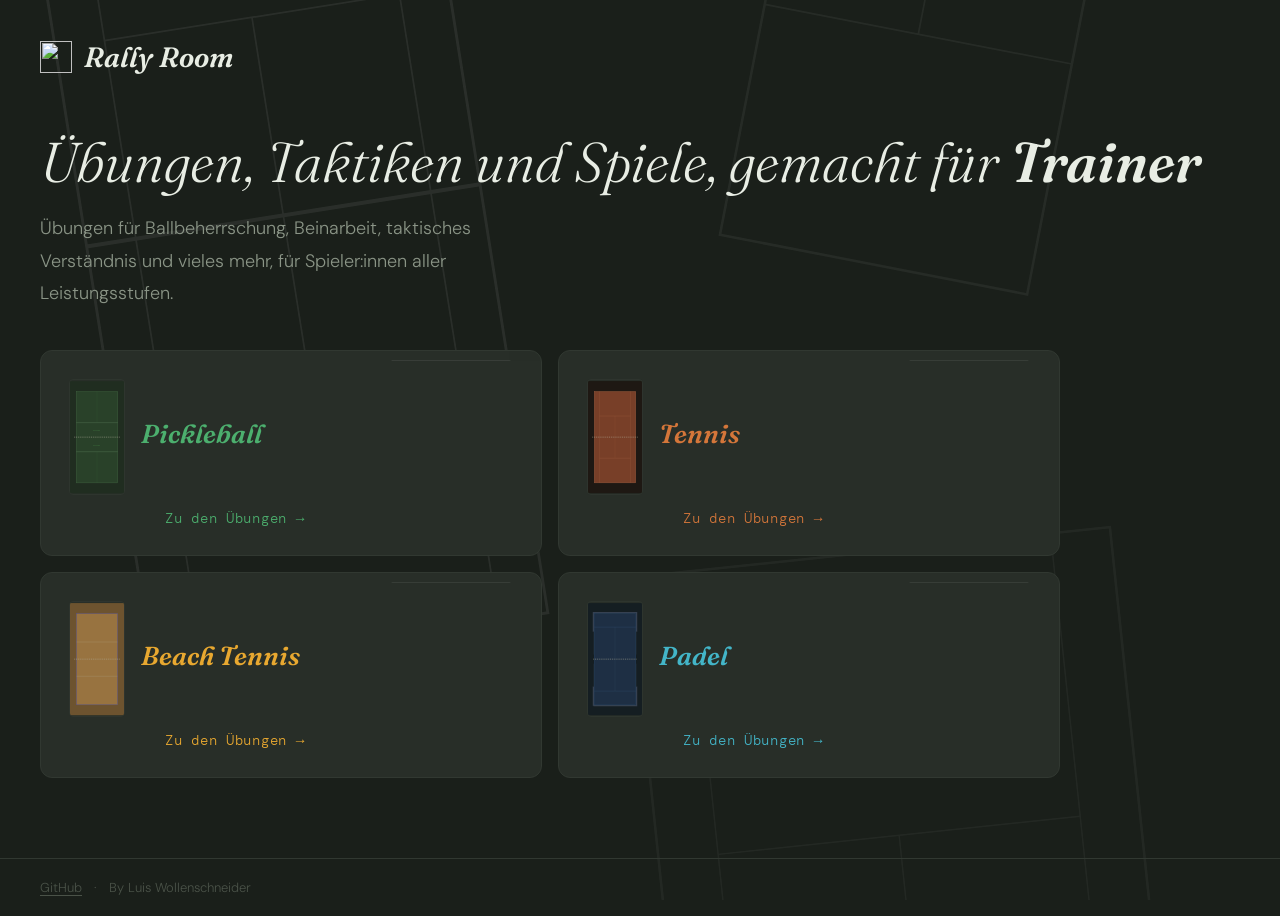
==== site/index.html @ 8bb50893 "init" ====
<!DOCTYPE html>
<html lang="en">
<head>
<meta charset="UTF-8"/>
<meta name="viewport" content="width=device-width,initial-scale=1.0"/>
<title>Sports Coach Notebook</title>
<link rel="icon" href="favicon.ico"/>
<link rel="preconnect" href="https://fonts.googleapis.com"/>
<link href="https://fonts.googleapis.com/css2?family=DM+Mono:wght@400;500&family=Fraunces:ital,wght@0,300;0,600;1,300&family=DM+Sans:wght@300;400;500&display=swap" rel="stylesheet"/>
<style>
*,*::before,*::after{box-sizing:border-box;margin:0;padding:0}
:root{
  --bg:#1a1f1a;--surface:#212621;--card:#282e28;--border:#313831;
  --ink:#e8ede4;--ink-muted:#8a9486;--ink-faint:#4a5248;
  --mono:'DM Mono',monospace;--serif:'Fraunces',Georgia,serif;--sans:'DM Sans',system-ui,sans-serif;
}
html{font-size:20px}
body{background:var(--bg);color:var(--ink);font-family:var(--sans);font-weight:300;min-height:100vh;display:flex;flex-direction:column}

/* ── Background ── */
.bg-courts{position:fixed;inset:0;pointer-events:none;z-index:0;overflow:hidden}
.bg-courts svg{position:absolute;inset:0;width:100%;height:100%}
body>*:not(.bg-courts){position:relative;z-index:1}

/* ── Header ── */
.site-header{
  padding:40px 40px 0;
  display:flex;align-items:center;gap:12px;
}
.logo-img{width:32px;height:32px;object-fit:contain}
.site-title{font-family:var(--serif);font-size:1.4rem;font-weight:600;font-style:italic;color:var(--ink)}

/* ── Hero ── */
.hero{
  padding:56px 40px 40px;
}
.hero-eyebrow{
  font-size:0.65rem;letter-spacing:0.14em;text-transform:uppercase;
  color:var(--ink-faint);font-family:var(--mono);margin-bottom:14px;
}
.hero-heading{
  font-family:var(--serif);font-size:2.8rem;font-weight:300;font-style:italic;
  line-height:1.15;color:var(--ink);margin-bottom:18px;
}
.hero-heading strong{font-weight:600}
.hero-desc{
  font-size:0.9rem;color:var(--ink-muted);line-height:1.8;max-width:520px;
}

/* ── Sport grid ── */
.sports-grid{
  display:grid;
  grid-template-columns:repeat(auto-fill,minmax(340px,1fr));
  gap:16px;
  padding:0 40px 80px;
  max-width:1100px;
}
.sport-card{
  background:var(--card);border:1px solid var(--border);border-radius:12px;
  padding:28px;cursor:pointer;transition:border-color 0.18s,transform 0.18s,background 0.18s;
  text-decoration:none;color:inherit;
  display:flex;flex-direction:column;gap:14px;
  position:relative;overflow:hidden;
}
.sport-card::before{
  content:"";position:absolute;inset:0;
  background:linear-gradient(135deg, var(--card-accent-a) 0%, transparent 60%);
  opacity:0;transition:opacity 0.25s;
}
.sport-card:hover{border-color:var(--card-accent);transform:translateY(-2px);background:var(--surface)}
.sport-card:hover::before{opacity:1}
.sport-card-logo{
  position:absolute;
  right:-10px;top:-10px;
  width:200px;border-radius:50%;object-fit:contain;
  aspect-ratio: 1/1;
  opacity:0.1;pointer-events:none;z-index:0;
  transition:opacity 0.25s;
}
.sport-card:hover .sport-card-logo{opacity:0.28}
.sport-card-top{display:flex;align-items:center;justify-content:space-between;gap:16px;position:relative;z-index:1}
.sport-card-text{
  padding-right: 60px;
  flex:1;min-width:0
}
.sport-court-preview{
  width:56px;flex-shrink:0;opacity:0.7;border-radius:4px;overflow:hidden;
  border:1px solid var(--border);aspect-ratio:26/54;
  transition:opacity 0.18s;
}
.sport-card:hover .sport-court-preview{opacity:1}
.sport-court-preview svg{width:100%;height:100%}
.sport-name{
  font-family:var(--serif);font-size:1.3rem;font-weight:600;font-style:italic;
  color:var(--card-accent);line-height:1.2;margin-bottom:4px;
}
.sport-desc{font-size:0.82rem;color:var(--ink-muted);line-height:1.6}
.sport-arrow{
  margin-top:auto;font-size:0.72rem;font-family:var(--mono);
  color:var(--card-accent);letter-spacing:0.05em;
  display:flex;align-items:center;gap:6px;
}

/* Sport-specific accent colors */
.sport-card[data-sport="pickleball"] {--card-accent:#4caf6e;--card-accent-a:rgba(76,175,110,0.08)}
.sport-card[data-sport="tennis"]     {--card-accent:#d4763a;--card-accent-a:rgba(212,118,58,0.08)}
.sport-card[data-sport="beachtennis"]{--card-accent:#e8a830;--card-accent-a:rgba(232,168,48,0.08)}
.sport-card[data-sport="padel"]      {--card-accent:#43b5c8;--card-accent-a:rgba(67,181,200,0.08)}

/* ── Footer ── */
.site-footer{
  margin-top:auto;padding:20px 40px;border-top:1px solid var(--border);
  font-size:0.65rem;color:var(--ink-faint);display:flex;align-items:center;gap:12px;
}
.site-footer a{color:var(--ink-faint);text-decoration:underline;text-underline-offset:3px}
.site-footer a:hover{color:var(--ink-muted)}

/* ── Responsive ── */
@media(max-width:600px){
  .site-header,.hero{padding-left:20px;padding-right:20px}
  .hero{padding-top:36px}
  .hero-heading{font-size:2rem}
  .sports-grid{padding:0 20px 60px;grid-template-columns:1fr}
  .site-footer{padding:20px}
  .bg-switcher{bottom:12px;right:12px}
}
</style>
</head>
<body>

<div class="bg-courts" aria-hidden="true">
  <svg viewBox="0 0 900 1100" preserveAspectRatio="xMidYMid slice" xmlns="http://www.w3.org/2000/svg">
    <!-- Tennis court — large, left, -9° -->
    <g transform="translate(60,80) rotate(-9,140,310)" opacity="0.07" stroke="white" fill="none">
      <rect x="0" y="0" width="280" height="610" stroke-width="2"/>
      <line x1="35"  y1="0"   x2="35"  y2="610" stroke-width="1.2"/>
      <line x1="245" y1="0"   x2="245" y2="610" stroke-width="1.2"/>
      <line x1="0"   y1="305" x2="280" y2="305" stroke-width="2.8"/>
      <line x1="35"  y1="164" x2="245" y2="164" stroke-width="1.2"/>
      <line x1="35"  y1="446" x2="245" y2="446" stroke-width="1.2"/>
      <line x1="140" y1="164" x2="140" y2="446" stroke-width="1.2"/>
    </g>
    <!-- Pickleball court — top-right, +11° -->
    <g transform="translate(550,-60) rotate(11,110,244)" opacity="0.055" stroke="white" fill="none">
      <rect x="0" y="0" width="220" height="484" stroke-width="1.8"/>
      <line x1="0"   y1="165" x2="220" y2="165" stroke-width="1.2"/>
      <line x1="0"   y1="319" x2="220" y2="319" stroke-width="1.2"/>
      <line x1="0"   y1="242" x2="220" y2="242" stroke-width="2.5"/>
      <line x1="110" y1="165" x2="110" y2="319" stroke-width="1.2"/>
    </g>
    <!-- Tennis court fragment — bottom-right, -6° -->
    <g transform="translate(480,620) rotate(-6,170,370)" opacity="0.045" stroke="white" fill="none">
      <rect x="0" y="0" width="340" height="740" stroke-width="1.8"/>
      <line x1="42"  y1="0"   x2="42"  y2="740" stroke-width="1"/>
      <line x1="298" y1="0"   x2="298" y2="740" stroke-width="1"/>
      <line x1="0"   y1="370" x2="340" y2="370" stroke-width="2.5"/>
      <line x1="42"  y1="200" x2="298" y2="200" stroke-width="1"/>
      <line x1="42"  y1="540" x2="298" y2="540" stroke-width="1"/>
      <line x1="170" y1="200" x2="170" y2="540" stroke-width="1"/>
    </g>
  </svg>
</div>

<header class="site-header">
  <img class="logo-img" src="logo.png" alt=""/>
  <div>
    <div class="site-title">Rally Room</div>
  </div>
</header>

<section class="hero">
  <h1 class="hero-heading">
    Übungen, Taktiken und Spiele, gemacht für <strong>Trainer</strong>
  </h1>
  <p class="hero-desc">Übungen für Ballbeherrschung, Beinarbeit, taktisches Verständnis und vieles mehr, für Spieler:innen aller Leistungsstufen.</p>
</section>

<div class="sports-grid" id="sports-grid">
  <!-- cards injected by JS -->
</div>

<footer class="site-footer">
  <a href="https://github.com/LuisWollenschneider/RallyRoom" target="_blank">GitHub</a>
  <span>·</span>
  <span>By Luis Wollenschneider</span>
</footer>

<script src="courts.js"></script>
<script>
/* ── Court preview cards ── */
function courtPreviewSvg(sport) {
  const W=200, H=440, CMX=30, CMY=50;
  return `<svg xmlns="http://www.w3.org/2000/svg" viewBox="${-CMX} ${-CMY} ${W+2*CMX} ${H+2*CMY}" style="width:100%;height:100%">${sport.courtBase(W, H)}</svg>`;
}

document.getElementById("sports-grid").innerHTML = SPORT_COURTS.map(s => `
  <a class="sport-card" data-sport="${s.id}" href="${s.id}/">
    <img class="sport-card-logo" src="logos/${s.id}.png" alt=""/>
    <div class="sport-card-top">
      <div class="sport-court-preview">${courtPreviewSvg(s)}</div>
      <div class="sport-card-text">
        <div class="sport-name">${s.name}</div>
        <div class="sport-desc">${s.description}</div>
      </div>
    </div>
    <div class="sport-arrow" style="padding-left:96px">Zu den Übungen →</div>
  </a>
`).join("");

</script>
</body>
</html>
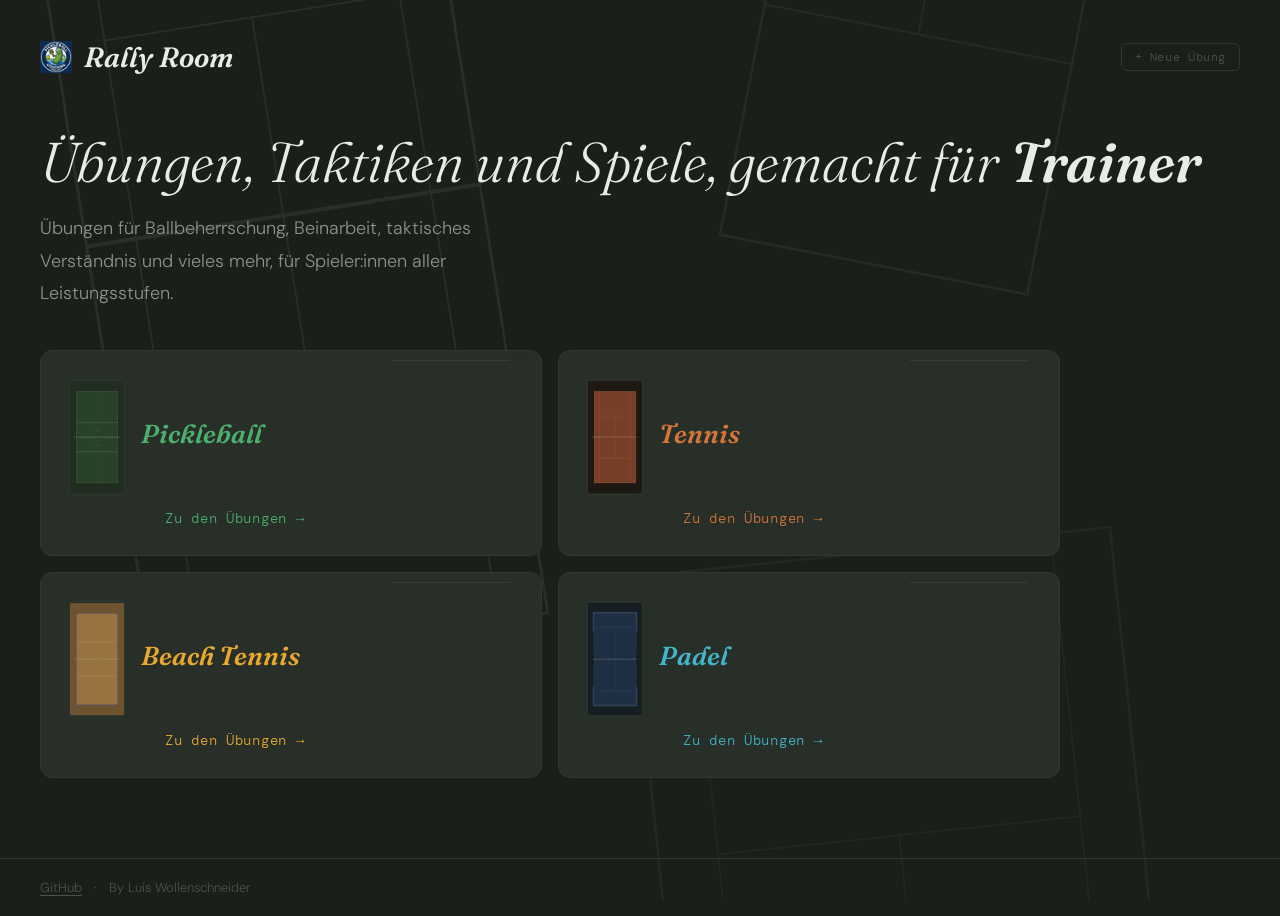
==== commit e31f89c4: "integrate editor into page" ====
--- a/site/index.html
+++ b/site/index.html
@@ -29,6 +29,13 @@
 }
 .logo-img{width:32px;height:32px;object-fit:contain}
 .site-title{font-family:var(--serif);font-size:1.4rem;font-weight:600;font-style:italic;color:var(--ink)}
+.new-entry-btn{
+  margin-left:auto;padding:5px 13px;border-radius:6px;border:1px solid var(--border);
+  background:transparent;color:var(--ink-faint);text-decoration:none;
+  font-family:var(--mono);font-size:0.62rem;letter-spacing:0.05em;
+  transition:all 0.15s;
+}
+.new-entry-btn:hover{color:var(--ink);border-color:var(--ink-faint);background:var(--surface)}
 
 /* ── Hero ── */
 .hero{
@@ -166,6 +173,7 @@
   <div>
     <div class="site-title">Rally Room</div>
   </div>
+  <a class="new-entry-btn" href="editor/">+ Neue Übung</a>
 </header>
 
 <section class="hero">
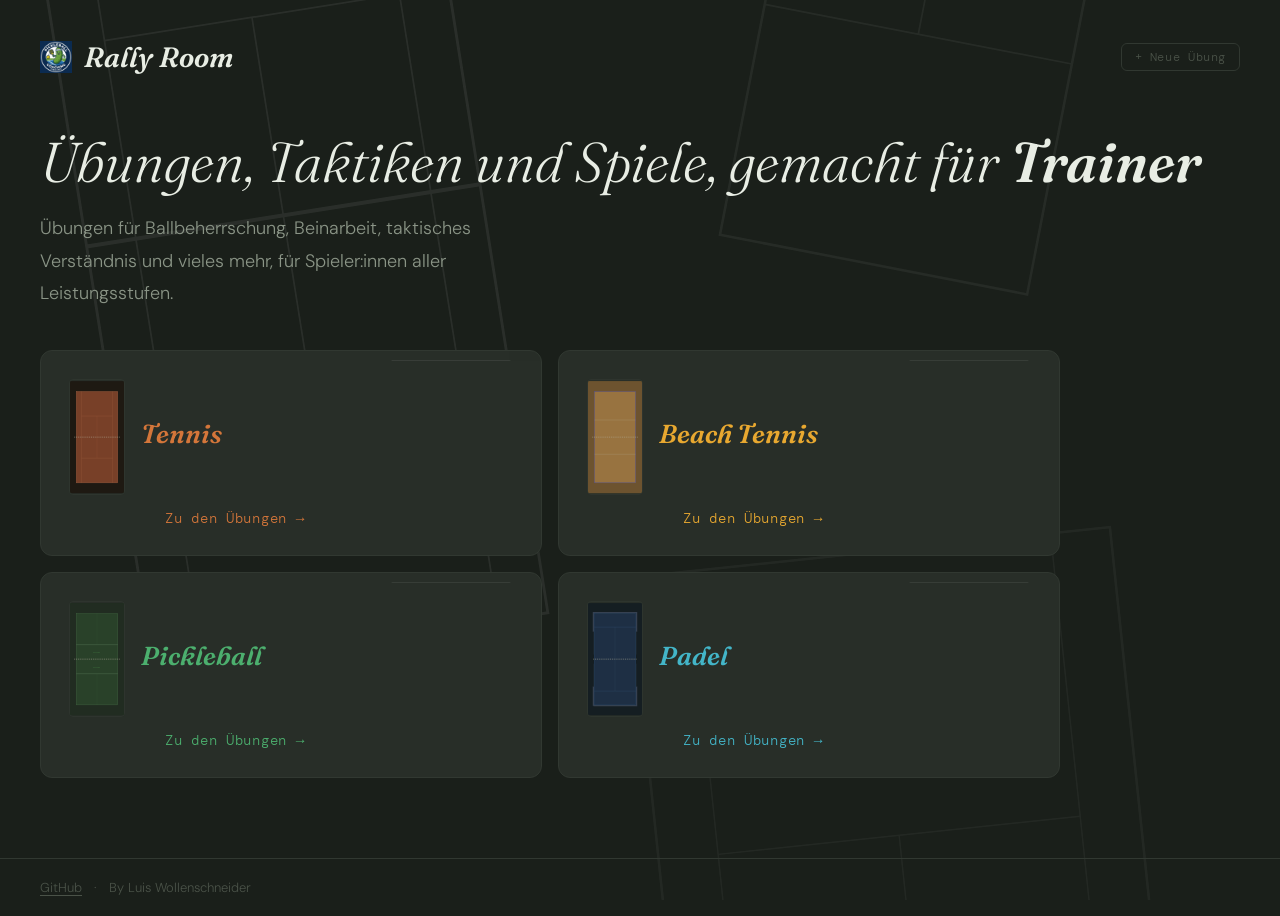
==== commit c2d57be8: "fix small UI issues with colors & order" ====
--- a/site/index.html
+++ b/site/index.html
@@ -131,6 +131,7 @@
   .site-footer{padding:20px}
   .bg-switcher{bottom:12px;right:12px}
 }
+@media(max-width:900px){.new-entry-btn{display:none}}
 </style>
 </head>
 <body>
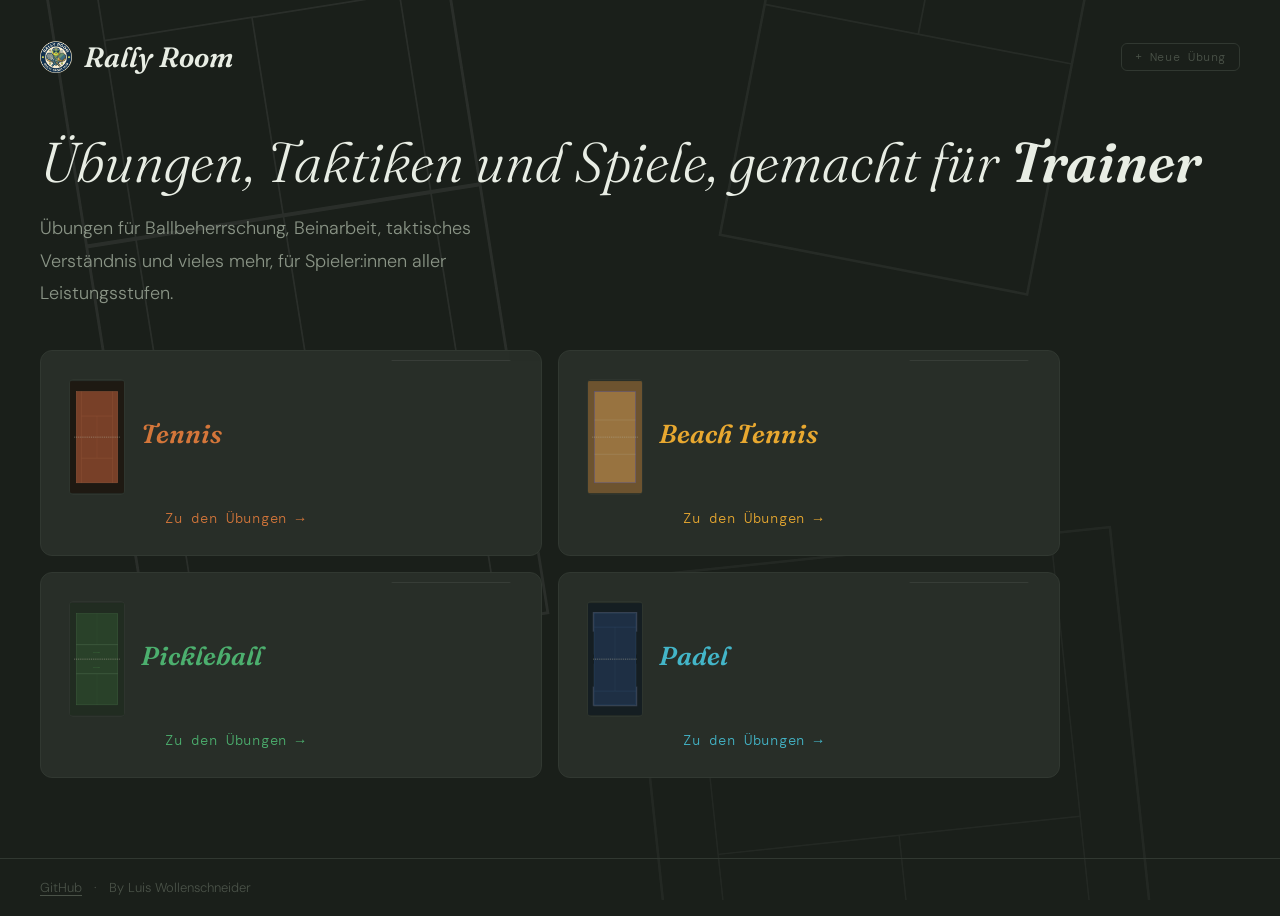
==== commit f30bbd36: "update titles and main logo" ====
--- a/site/index.html
+++ b/site/index.html
@@ -3,7 +3,7 @@
 <head>
 <meta charset="UTF-8"/>
 <meta name="viewport" content="width=device-width,initial-scale=1.0"/>
-<title>Sports Coach Notebook</title>
+<title>Rally Room</title>
 <link rel="icon" href="favicon.ico"/>
 <link rel="preconnect" href="https://fonts.googleapis.com"/>
 <link href="https://fonts.googleapis.com/css2?family=DM+Mono:wght@400;500&family=Fraunces:ital,wght@0,300;0,600;1,300&family=DM+Sans:wght@300;400;500&display=swap" rel="stylesheet"/>
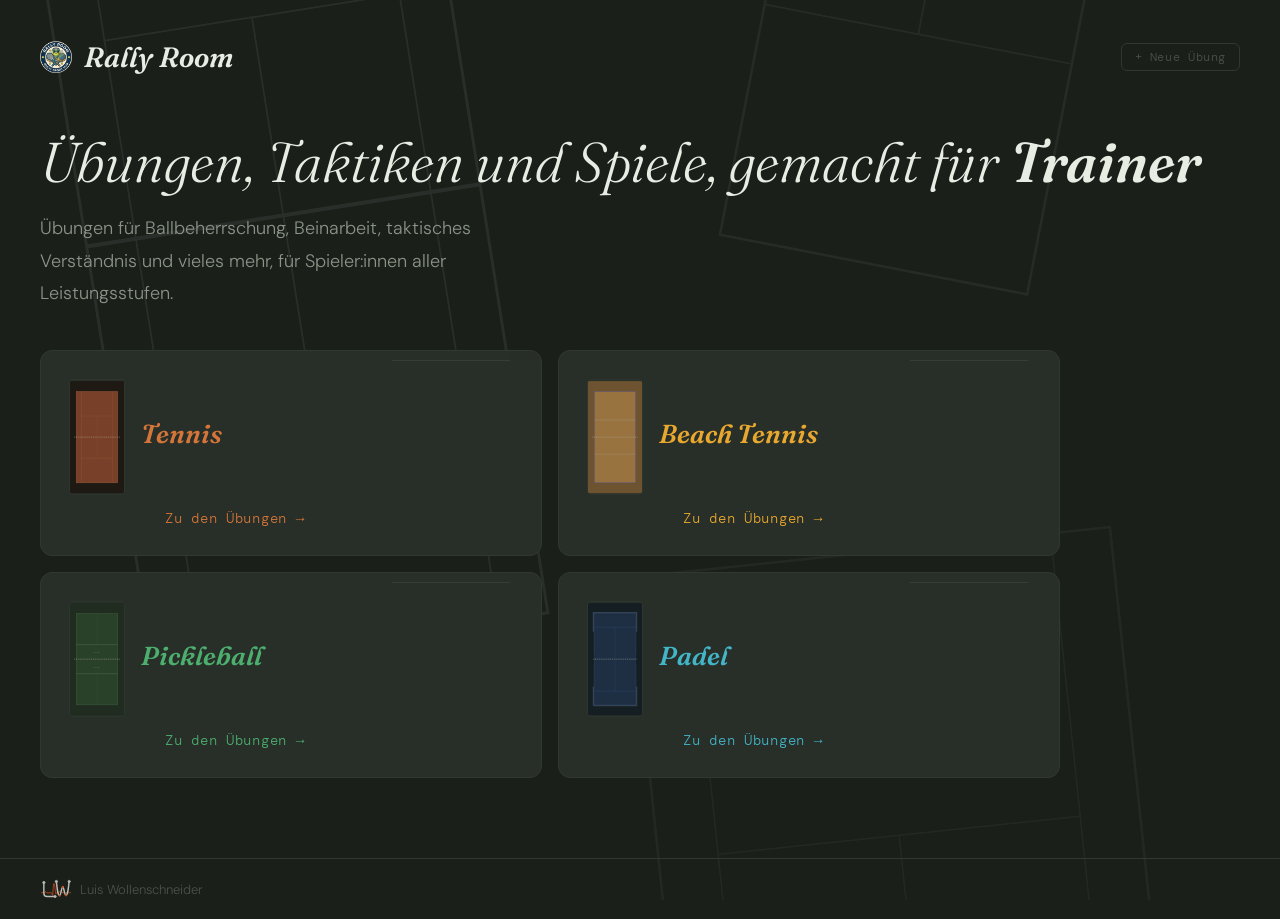
==== commit d27a09ad: "rework author mentions" ====
--- a/site/index.html
+++ b/site/index.html
@@ -7,13 +7,8 @@
 <link rel="icon" href="favicon.ico"/>
 <link rel="preconnect" href="https://fonts.googleapis.com"/>
 <link href="https://fonts.googleapis.com/css2?family=DM+Mono:wght@400;500&family=Fraunces:ital,wght@0,300;0,600;1,300&family=DM+Sans:wght@300;400;500&display=swap" rel="stylesheet"/>
+<link rel="stylesheet" href="shared.css"/>
 <style>
-*,*::before,*::after{box-sizing:border-box;margin:0;padding:0}
-:root{
-  --bg:#1a1f1a;--surface:#212621;--card:#282e28;--border:#313831;
-  --ink:#e8ede4;--ink-muted:#8a9486;--ink-faint:#4a5248;
-  --mono:'DM Mono',monospace;--serif:'Fraunces',Georgia,serif;--sans:'DM Sans',system-ui,sans-serif;
-}
 html{font-size:20px}
 body{background:var(--bg);color:var(--ink);font-family:var(--sans);font-weight:300;min-height:100vh;display:flex;flex-direction:column}
 
@@ -119,8 +114,11 @@
   margin-top:auto;padding:20px 40px;border-top:1px solid var(--border);
   font-size:0.65rem;color:var(--ink-faint);display:flex;align-items:center;gap:12px;
 }
-.site-footer a{color:var(--ink-faint);text-decoration:underline;text-underline-offset:3px}
+.site-footer a{color:var(--ink-faint);text-decoration:none}
 .site-footer a:hover{color:var(--ink-muted)}
+.author-link{display:flex;align-items:center;gap:7px}
+.author-logo{height:20px;width:auto;opacity:0.75}
+.author-link:hover .author-logo{opacity:1}
 
 /* ── Responsive ── */
 @media(max-width:600px){
@@ -189,9 +187,10 @@
 </div>
 
 <footer class="site-footer">
-  <a href="https://github.com/LuisWollenschneider/RallyRoom" target="_blank">GitHub</a>
-  <span>·</span>
-  <span>By Luis Wollenschneider</span>
+  <a href="https://luiswo.dev" target="_blank" class="author-link">
+    <img src="lw_logo_light.svg" class="author-logo" alt="LW">
+    Luis Wollenschneider
+  </a>
 </footer>
 
 <script src="courts.js"></script>
--- a/site/shared.css
+++ b/site/shared.css
@@ -0,0 +1,25 @@
+*,*::before,*::after{box-sizing:border-box;margin:0;padding:0}
+:root{
+  --bg:#1a1f1a;--surface:#212621;--card:#282e28;--border:#313831;
+  --ink:#e8ede4;--ink-muted:#8a9486;--ink-faint:#4a5248;
+  --yellow:#d4a843;--red:#d45c43;--blue:#4385d4;
+  --mono:'DM Mono',monospace;--serif:'Fraunces',Georgia,serif;--sans:'DM Sans',system-ui,sans-serif;
+}
+.badge{font-size:0.58rem;letter-spacing:0.07em;text-transform:uppercase;font-weight:500;padding:3px 8px;border-radius:20px;white-space:nowrap;font-family:var(--mono);display:inline-block}
+.badge-exercise{background:#1e3626;color:#4caf6e}
+.badge-drill{background:#1a2e3a;color:#4385d4}
+.badge-game{background:#3a2618;color:#d4863a}
+.badge-beginner{background:rgba(76,175,110,0.15);color:#4caf6e}
+.badge-intermediate{background:rgba(212,168,67,0.15);color:#d4a843}
+.badge-advanced{background:rgba(212,92,67,0.15);color:#d45c43}
+.badge-all-levels{background:rgba(67,133,212,0.15);color:#4385d4}
+.badge-stage-red{background:rgba(230,57,70,.15);color:#e63946}
+.badge-stage-orange{background:rgba(232,112,64,.15);color:#e87040}
+.badge-stage-green{background:rgba(76,175,110,.15);color:#4caf6e}
+.badge-stage-yellow{background:rgba(212,168,67,.15);color:#d4a843}
+.skill-tag{font-size:0.64rem;font-family:var(--mono);background:var(--surface);color:var(--ink-faint);padding:2px 7px;border-radius:20px;border:1px solid var(--border)}
+.md-player{display:inline-flex;align-items:center;justify-content:center;height:1.5em;min-width:1.5em;padding:0 0.35em;border-radius:999px;vertical-align:middle;margin:0 2px;font-size:0.78em;color:#fff;font-weight:500;font-family:var(--mono);line-height:1;white-space:nowrap}
+.md-zone{display:inline-flex;align-items:center;padding:0 5px;border-radius:3px;border:1.5px dashed currentColor;height:1.5em;font-size:0.78em;vertical-align:middle;margin:0 2px;font-family:var(--mono);font-weight:500}
+.md-cone{display:inline-flex;align-items:center;vertical-align:middle;font-size:1.32em;margin:0 2px;line-height:1}
+.md-dot{display:inline-flex;align-items:center;width:0.85em;height:0.85em;border-radius:50%;vertical-align:middle;margin:0 2px}
+.md-accent{font-family:var(--serif);color:var(--accent);font-style:italic}
